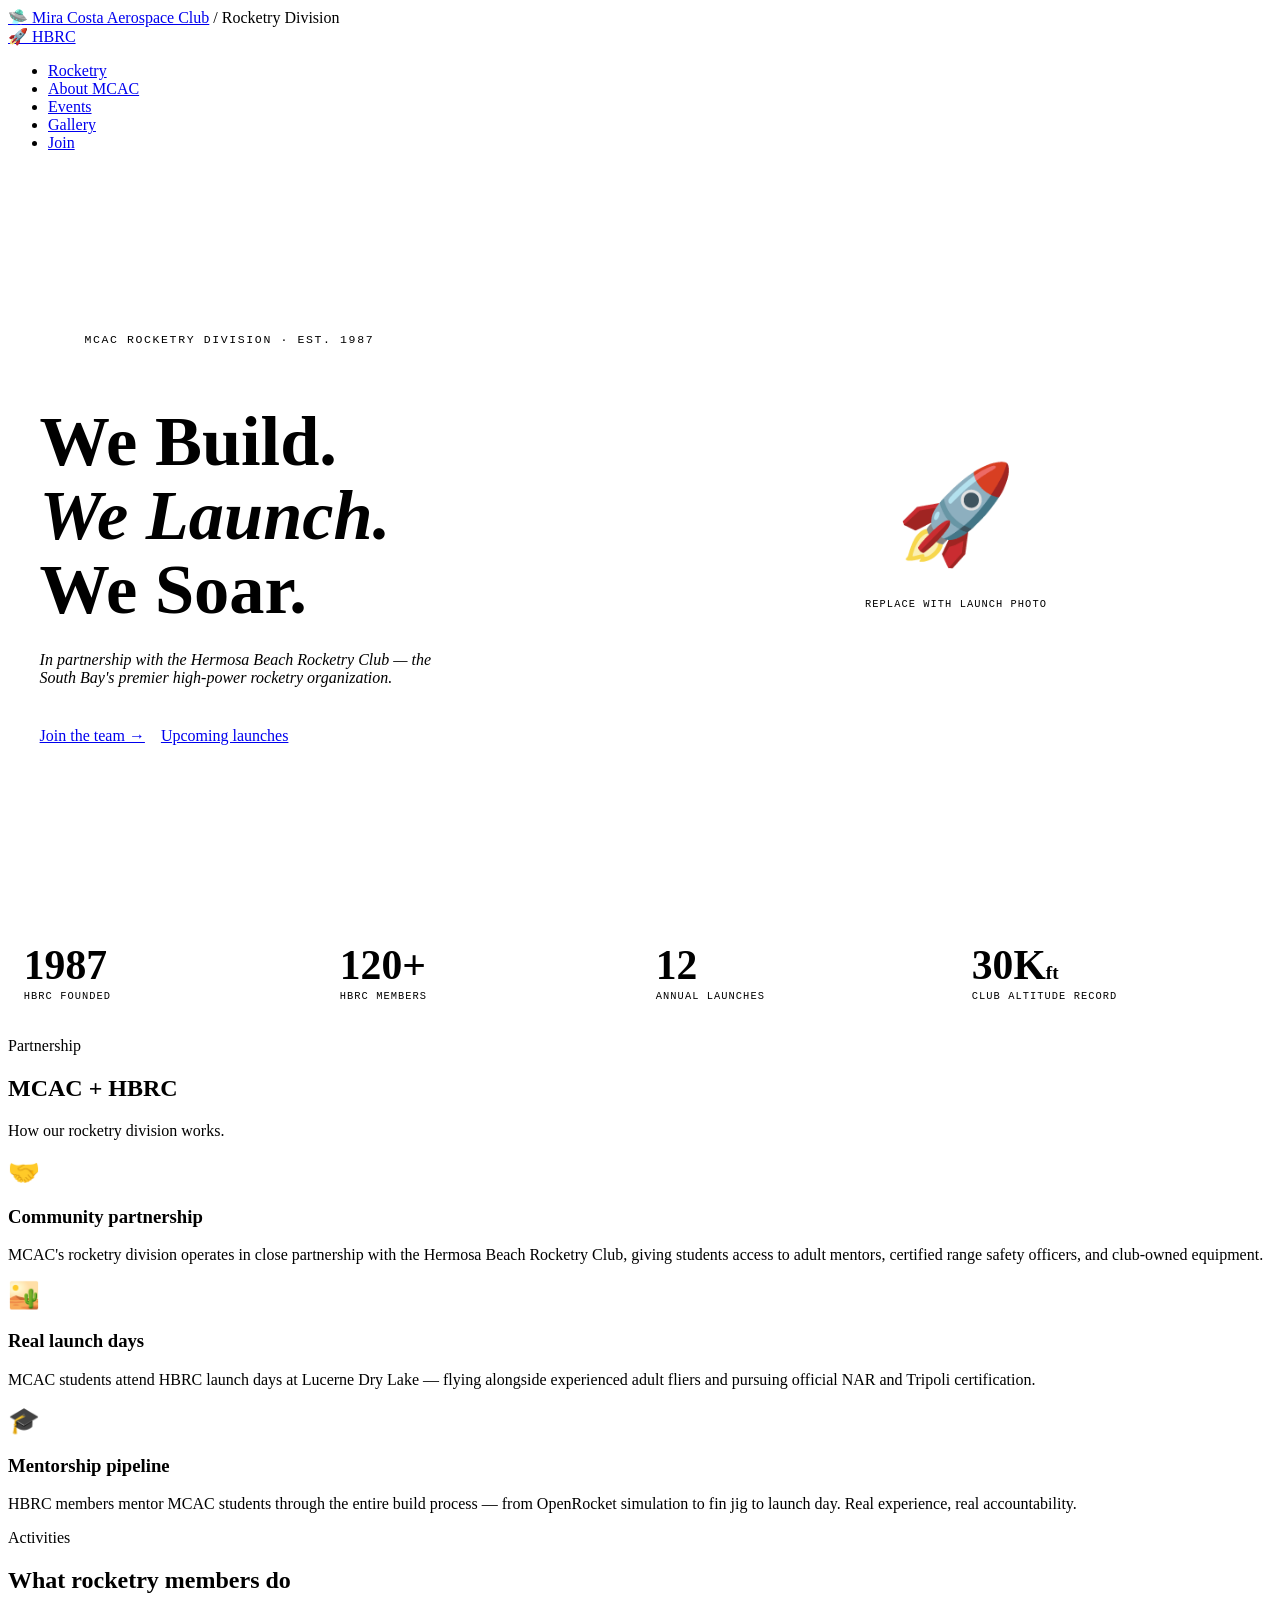
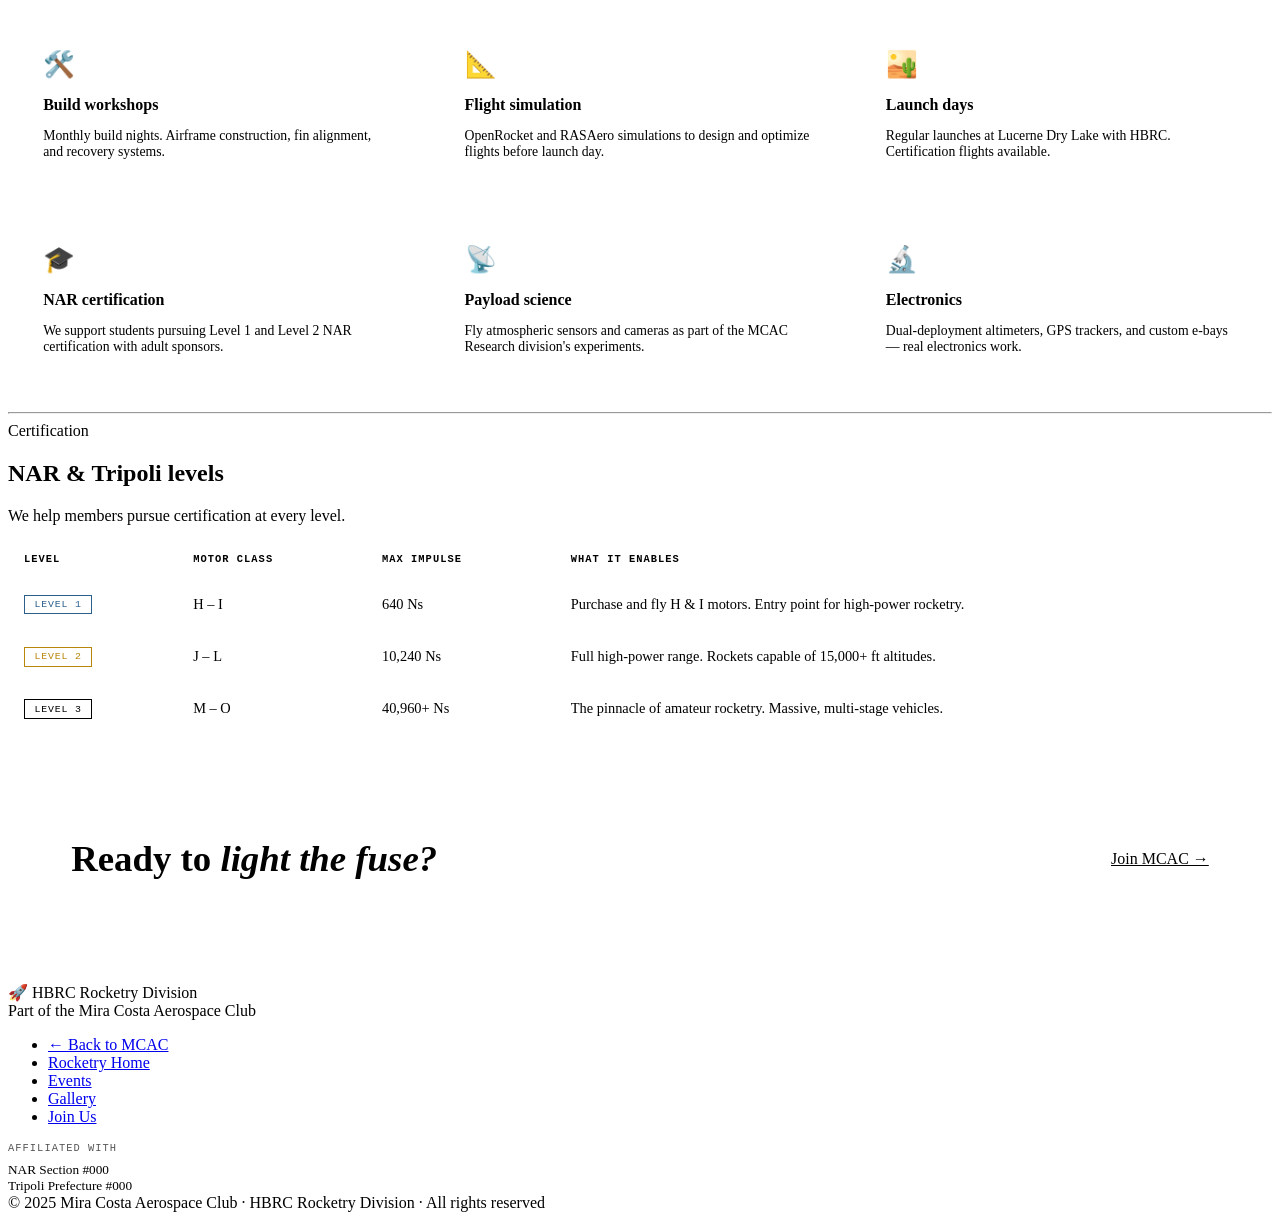
==== rocketry/index.html @ 939d230e "Create index.html" ====
<!DOCTYPE html>
<html lang="en">
<head>
  <meta charset="UTF-8" />
  <meta name="viewport" content="width=device-width, initial-scale=1.0" />
  <title>HBRC Rocketry — Mira Costa Aerospace Club</title>
  <link rel="stylesheet" href="style.css" />
  <style>
    /* ── Hero ── */
    .hero {
      min-height: calc(90vh - 68px);
      display: grid;
      grid-template-columns: 1fr 1fr;
      align-items: center;
    }

    .hero-text { padding: 6rem 5%; animation: fadeUp 0.8s ease both; }

    .hero-eyebrow {
      font-family: 'DM Mono', monospace;
      font-size: 0.72rem;
      letter-spacing: 0.14em;
      text-transform: uppercase;
      color: var(--accent);
      display: flex;
      align-items: center;
      gap: 0.8rem;
      margin-bottom: 1.5rem;
    }

    .hero-eyebrow::before { content: ''; width: 2rem; height: 1px; background: var(--accent); }

    .hero h1 { font-size: clamp(2.8rem, 5.5vw, 5rem); line-height: 1.05; margin-bottom: 1.5rem; }
    .hero h1 em { font-style: italic; color: var(--accent2); }

    .hero-desc { color: var(--ink-mid); font-size: 1rem; font-style: italic; max-width: 400px; margin-bottom: 2.5rem; }
    .hero-actions { display: flex; gap: 1rem; flex-wrap: wrap; }

    .hero-image {
      height: calc(90vh - 68px);
      background: var(--cream);
      display: flex;
      align-items: center;
      justify-content: center;
      color: var(--stone);
      font-size: 6rem;
      position: relative;
      overflow: hidden;
    }

    .hero-image-inner {
      display: flex;
      flex-direction: column;
      align-items: center;
      gap: 1rem;
      animation: float 4s ease-in-out infinite;
    }

    .hero-image p { font-family: 'DM Mono', monospace; font-size: 0.65rem; letter-spacing: 0.1em; text-transform: uppercase; color: var(--stone); }

    @keyframes float { 0%,100%{transform:translateY(0)} 50%{transform:translateY(-14px)} }

    /* ── Stats ── */
    .stats-bar { display: grid; grid-template-columns: repeat(4, 1fr); border-top: 1px solid var(--sand); border-bottom: 1px solid var(--sand); }

    .stat { padding: 2.2rem 5%; border-right: 1px solid var(--sand); }
    .stat:last-child { border-right: none; }

    .stat-number { font-family: 'Playfair Display', serif; font-size: 2.6rem; font-weight: 900; line-height: 1; margin-bottom: 0.2rem; }
    .stat-label { font-family: 'DM Mono', monospace; font-size: 0.65rem; letter-spacing: 0.1em; text-transform: uppercase; color: var(--stone); }

    /* ── Features grid ── */
    .features-grid { display: grid; grid-template-columns: repeat(3, 1fr); border: 1px solid var(--sand); }
    .feature { padding: 2.2rem; border-right: 1px solid var(--sand); border-bottom: 1px solid var(--sand); transition: background 0.2s; }
    .feature:hover { background: var(--cream); }
    .feature:nth-child(3n) { border-right: none; }
    .feature:nth-child(n+4) { border-bottom: none; }
    .feature-icon { font-size: 1.6rem; margin-bottom: 0.8rem; }
    .feature h3 { font-size: 1rem; margin-bottom: 0.4rem; }
    .feature p { font-size: 0.86rem; color: var(--ink-mid); }

    /* ── Cert table ── */
    .cert-table { width: 100%; border-collapse: collapse; font-size: 0.9rem; }
    .cert-table th { font-family: 'DM Mono', monospace; font-size: 0.65rem; letter-spacing: 0.1em; text-transform: uppercase; color: var(--stone); padding: 0.8rem 1rem; text-align: left; border-bottom: 1px solid var(--sand); }
    .cert-table td { padding: 1rem; border-bottom: 1px solid var(--cream); color: var(--ink-mid); }
    .cert-table tr:last-child td { border-bottom: none; }
    .cert-table tr:hover td { background: var(--cream); }

    .cert-badge { display: inline-block; font-family: 'DM Mono', monospace; font-size: 0.62rem; letter-spacing: 0.08em; text-transform: uppercase; padding: 0.2rem 0.6rem; border: 1px solid; }
    .cert-l1 { color: #2c5f8a; border-color: #2c5f8a; }
    .cert-l2 { color: #b8860b; border-color: #b8860b; }
    .cert-l3 { color: var(--accent); border-color: var(--accent); }

    /* ── CTA strip ── */
    .cta-strip { background: var(--ink); color: var(--white); padding: 4.5rem 5%; display: flex; justify-content: space-between; align-items: center; gap: 2rem; flex-wrap: wrap; }
    .cta-strip h2 { font-size: clamp(1.6rem, 3vw, 2.3rem); max-width: 480px; }
    .cta-strip h2 em { font-style: italic; color: var(--stone); }
    .btn-light { background: var(--white); color: var(--ink); border: 1px solid var(--white); }
    .btn-light:hover { background: var(--accent); color: var(--white); border-color: var(--accent); }

    @keyframes fadeUp { from{opacity:0;transform:translateY(24px)} to{opacity:1;transform:translateY(0)} }

    @media (max-width: 900px) {
      .hero { grid-template-columns: 1fr; }
      .hero-image { display: none; }
      .stats-bar { grid-template-columns: repeat(2,1fr); }
      .features-grid { grid-template-columns: 1fr 1fr; }
    }
  </style>
</head>
<body>

  <!-- PARENT BREADCRUMB -->
  <div class="parent-bar">
    <a href="../index.html">🛸 Mira Costa Aerospace Club</a>
    <span class="sep">/</span>
    <span>Rocketry Division</span>
  </div>

  <nav>
    <a href="index.html" class="nav-logo">🚀 HBRC</a>
    <ul class="nav-links">
      <li><a href="index.html" class="active">Rocketry</a></li>
      <li><a href="../about.html">About MCAC</a></li>
      <li><a href="../events.html">Events</a></li>
      <li><a href="../gallery.html">Gallery</a></li>
      <li><a href="../contact.html" class="nav-cta">Join</a></li>
    </ul>
  </nav>

  <!-- HERO -->
  <section class="hero">
    <div class="hero-text">
      <div class="hero-eyebrow">MCAC Rocketry Division · Est. 1987</div>
      <h1>We Build.<br><em>We Launch.</em><br>We Soar.</h1>
      <p class="hero-desc">
        In partnership with the Hermosa Beach Rocketry Club — the South Bay's premier high-power rocketry organization.
      </p>
      <div class="hero-actions">
        <a href="../contact.html" class="btn btn-primary">Join the team →</a>
        <a href="../events.html" class="btn btn-outline">Upcoming launches</a>
      </div>
    </div>
    <div class="hero-image">
      <div class="hero-image-inner">
        🚀
        <p>Replace with launch photo</p>
      </div>
    </div>
  </section>

  <!-- STATS -->
  <div class="stats-bar">
    <div class="stat"><div class="stat-number">1987</div><div class="stat-label">HBRC founded</div></div>
    <div class="stat"><div class="stat-number">120+</div><div class="stat-label">HBRC members</div></div>
    <div class="stat"><div class="stat-number">12</div><div class="stat-label">Annual launches</div></div>
    <div class="stat"><div class="stat-number">30K<span style="font-size:1.2rem">ft</span></div><div class="stat-label">Club altitude record</div></div>
  </div>

  <!-- ABOUT THE PARTNERSHIP -->
  <section class="section">
    <div class="section-label">Partnership</div>
    <h2 class="section-title">MCAC + HBRC</h2>
    <p class="section-subtitle">How our rocketry division works.</p>

    <div class="card-grid">
      <div class="card">
        <div style="font-size:1.6rem; margin-bottom:0.8rem;">🤝</div>
        <h3>Community partnership</h3>
        <p>MCAC's rocketry division operates in close partnership with the Hermosa Beach Rocketry Club, giving students access to adult mentors, certified range safety officers, and club-owned equipment.</p>
      </div>
      <div class="card">
        <div style="font-size:1.6rem; margin-bottom:0.8rem;">🏜️</div>
        <h3>Real launch days</h3>
        <p>MCAC students attend HBRC launch days at Lucerne Dry Lake — flying alongside experienced adult fliers and pursuing official NAR and Tripoli certification.</p>
      </div>
      <div class="card">
        <div style="font-size:1.6rem; margin-bottom:0.8rem;">🎓</div>
        <h3>Mentorship pipeline</h3>
        <p>HBRC members mentor MCAC students through the entire build process — from OpenRocket simulation to fin jig to launch day. Real experience, real accountability.</p>
      </div>
    </div>
  </section>

  <!-- WHAT WE DO -->
  <section class="section section-alt">
    <div class="section-label">Activities</div>
    <h2 class="section-title">What rocketry members do</h2>
    <div class="features-grid">
      <div class="feature"><div class="feature-icon">🛠️</div><h3>Build workshops</h3><p>Monthly build nights. Airframe construction, fin alignment, and recovery systems.</p></div>
      <div class="feature"><div class="feature-icon">📐</div><h3>Flight simulation</h3><p>OpenRocket and RASAero simulations to design and optimize flights before launch day.</p></div>
      <div class="feature"><div class="feature-icon">🏜️</div><h3>Launch days</h3><p>Regular launches at Lucerne Dry Lake with HBRC. Certification flights available.</p></div>
      <div class="feature"><div class="feature-icon">🎓</div><h3>NAR certification</h3><p>We support students pursuing Level 1 and Level 2 NAR certification with adult sponsors.</p></div>
      <div class="feature"><div class="feature-icon">📡</div><h3>Payload science</h3><p>Fly atmospheric sensors and cameras as part of the MCAC Research division's experiments.</p></div>
      <div class="feature"><div class="feature-icon">🔬</div><h3>Electronics</h3><p>Dual-deployment altimeters, GPS trackers, and custom e-bays — real electronics work.</p></div>
    </div>
  </section>

  <hr />

  <!-- CERTIFICATIONS -->
  <section class="section">
    <div class="section-label">Certification</div>
    <h2 class="section-title">NAR & Tripoli levels</h2>
    <p class="section-subtitle">We help members pursue certification at every level.</p>
    <table class="cert-table">
      <thead>
        <tr><th>Level</th><th>Motor Class</th><th>Max Impulse</th><th>What it enables</th></tr>
      </thead>
      <tbody>
        <tr><td><span class="cert-badge cert-l1">Level 1</span></td><td>H – I</td><td>640 Ns</td><td>Purchase and fly H & I motors. Entry point for high-power rocketry.</td></tr>
        <tr><td><span class="cert-badge cert-l2">Level 2</span></td><td>J – L</td><td>10,240 Ns</td><td>Full high-power range. Rockets capable of 15,000+ ft altitudes.</td></tr>
        <tr><td><span class="cert-badge cert-l3">Level 3</span></td><td>M – O</td><td>40,960+ Ns</td><td>The pinnacle of amateur rocketry. Massive, multi-stage vehicles.</td></tr>
      </tbody>
    </table>
  </section>

  <!-- CTA -->
  <div class="cta-strip">
    <h2>Ready to <em>light the fuse?</em></h2>
    <a href="../contact.html" class="btn btn-light">Join MCAC →</a>
  </div>

  <footer>
    <div class="footer-inner">
      <div>
        <div class="footer-brand">🚀 HBRC Rocketry Division</div>
        <div class="footer-tagline">Part of the Mira Costa Aerospace Club</div>
      </div>
      <ul class="footer-links">
        <li><a href="../index.html">← Back to MCAC</a></li>
        <li><a href="index.html">Rocketry Home</a></li>
        <li><a href="../events.html">Events</a></li>
        <li><a href="../gallery.html">Gallery</a></li>
        <li><a href="../contact.html">Join Us</a></li>
      </ul>
      <div>
        <div style="font-family:'DM Mono',monospace; font-size:0.65rem; letter-spacing:0.1em; color:#555; margin-bottom:0.5rem;">AFFILIATED WITH</div>
        <div style="font-size:0.83rem;">NAR Section #000<br>Tripoli Prefecture #000</div>
      </div>
    </div>
    <div class="footer-bottom">© 2025 Mira Costa Aerospace Club · HBRC Rocketry Division · All rights reserved</div>
  </footer>

</body>
</html>
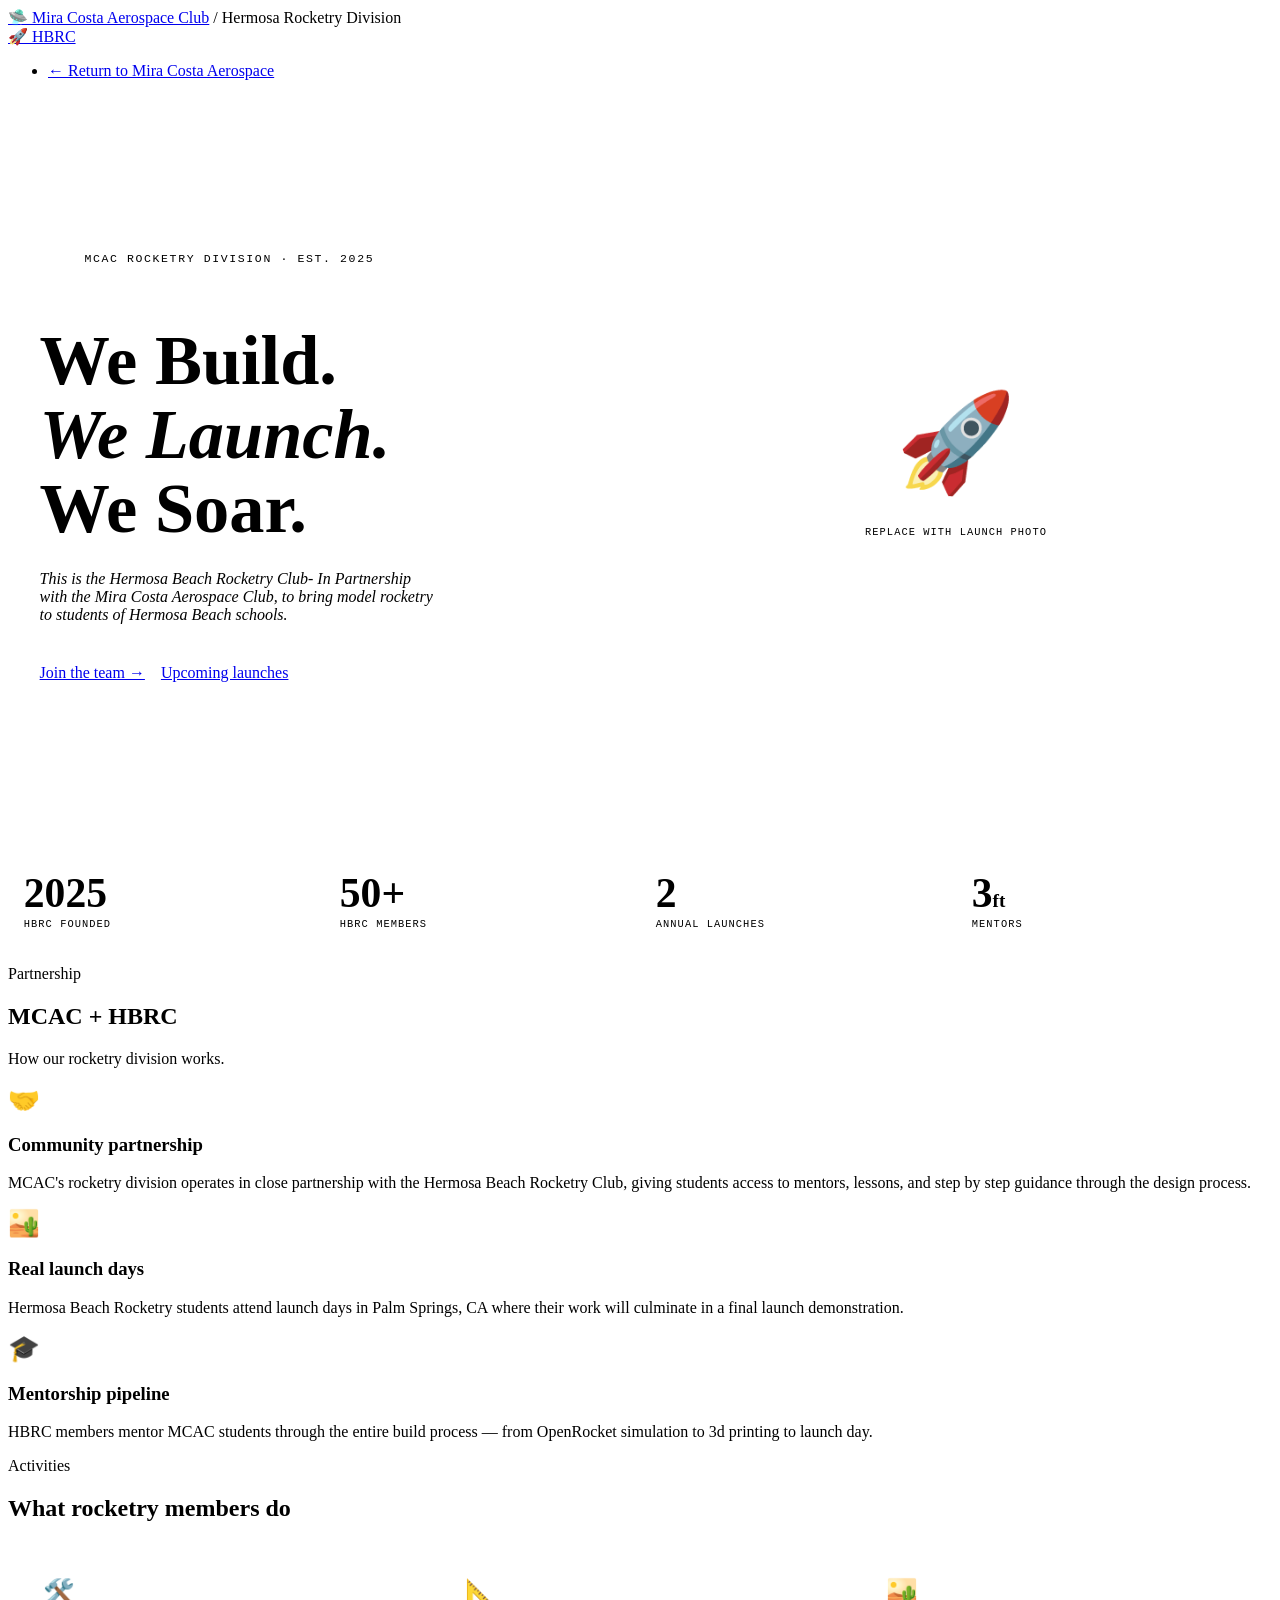
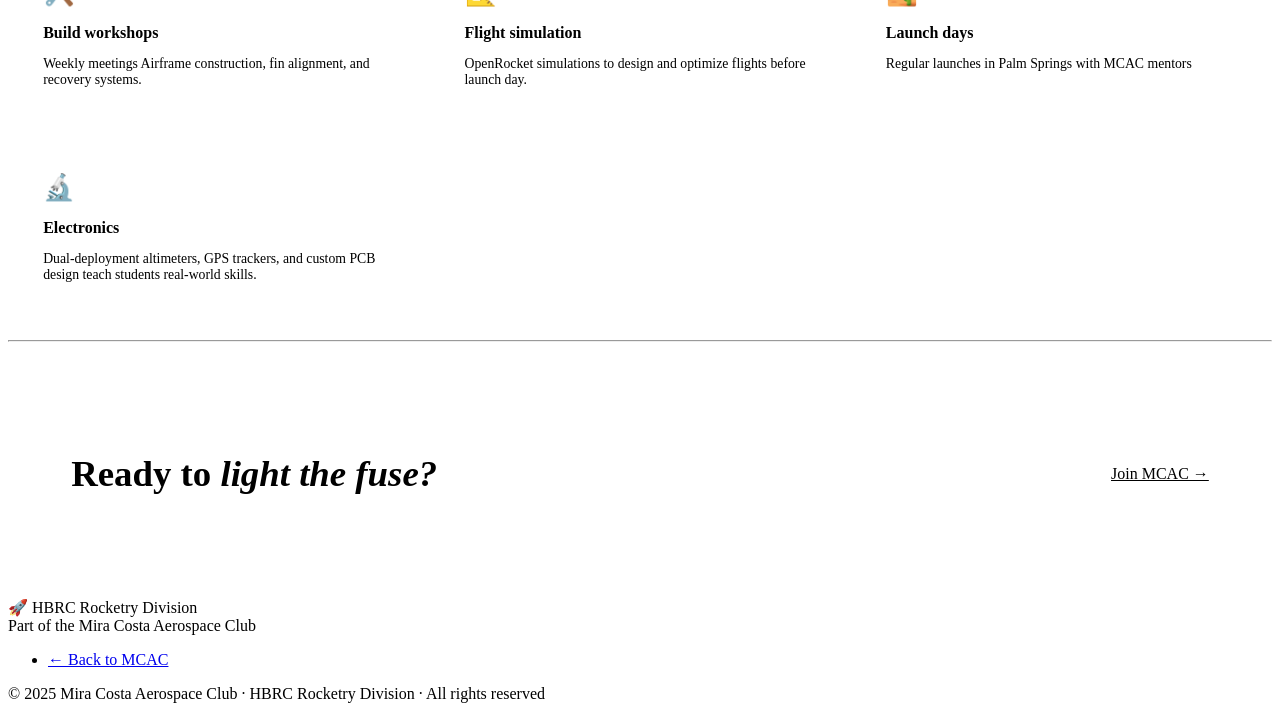
==== commit 710bec65: "Update Rocketry Division details in index.html" ====
--- a/rocketry/index.html
+++ b/rocketry/index.html
@@ -114,27 +114,23 @@
   <div class="parent-bar">
     <a href="../index.html">🛸 Mira Costa Aerospace Club</a>
     <span class="sep">/</span>
-    <span>Rocketry Division</span>
+    <span>Hermosa Rocketry Division</span>
   </div>
 
-  <nav>
-    <a href="index.html" class="nav-logo">🚀 HBRC</a>
-    <ul class="nav-links">
-      <li><a href="index.html" class="active">Rocketry</a></li>
-      <li><a href="../about.html">About MCAC</a></li>
-      <li><a href="../events.html">Events</a></li>
-      <li><a href="../gallery.html">Gallery</a></li>
-      <li><a href="../contact.html" class="nav-cta">Join</a></li>
-    </ul>
-  </nav>
+ <nav>
+  <a href="../index.html" class="nav-logo">🚀 HBRC</a>
+  <ul class="nav-links">
+    <li><a href="../index.html" class="nav-cta">← Return to Mira Costa Aerospace</a></li>
+  </ul>
+</nav>
 
   <!-- HERO -->
   <section class="hero">
     <div class="hero-text">
-      <div class="hero-eyebrow">MCAC Rocketry Division · Est. 1987</div>
+      <div class="hero-eyebrow">MCAC Rocketry Division · Est. 2025</div>
       <h1>We Build.<br><em>We Launch.</em><br>We Soar.</h1>
       <p class="hero-desc">
-        In partnership with the Hermosa Beach Rocketry Club — the South Bay's premier high-power rocketry organization.
+        This is the Hermosa Beach Rocketry Club- In Partnership with the Mira Costa Aerospace Club, to bring model rocketry to students of Hermosa Beach schools.
       </p>
       <div class="hero-actions">
         <a href="../contact.html" class="btn btn-primary">Join the team →</a>
@@ -151,10 +147,10 @@
 
   <!-- STATS -->
   <div class="stats-bar">
-    <div class="stat"><div class="stat-number">1987</div><div class="stat-label">HBRC founded</div></div>
-    <div class="stat"><div class="stat-number">120+</div><div class="stat-label">HBRC members</div></div>
-    <div class="stat"><div class="stat-number">12</div><div class="stat-label">Annual launches</div></div>
-    <div class="stat"><div class="stat-number">30K<span style="font-size:1.2rem">ft</span></div><div class="stat-label">Club altitude record</div></div>
+    <div class="stat"><div class="stat-number">2025</div><div class="stat-label">HBRC founded</div></div>
+    <div class="stat"><div class="stat-number">50+</div><div class="stat-label">HBRC members</div></div>
+    <div class="stat"><div class="stat-number">2</div><div class="stat-label">Annual launches</div></div>
+    <div class="stat"><div class="stat-number">3<span style="font-size:1.2rem">ft</span></div><div class="stat-label">Mentors</div></div>
   </div>
 
   <!-- ABOUT THE PARTNERSHIP -->
@@ -167,17 +163,17 @@
       <div class="card">
         <div style="font-size:1.6rem; margin-bottom:0.8rem;">🤝</div>
         <h3>Community partnership</h3>
-        <p>MCAC's rocketry division operates in close partnership with the Hermosa Beach Rocketry Club, giving students access to adult mentors, certified range safety officers, and club-owned equipment.</p>
+        <p>MCAC's rocketry division operates in close partnership with the Hermosa Beach Rocketry Club, giving students access to mentors, lessons, and step by step guidance through the design process.
       </div>
       <div class="card">
         <div style="font-size:1.6rem; margin-bottom:0.8rem;">🏜️</div>
         <h3>Real launch days</h3>
-        <p>MCAC students attend HBRC launch days at Lucerne Dry Lake — flying alongside experienced adult fliers and pursuing official NAR and Tripoli certification.</p>
+        <p>Hermosa Beach Rocketry students attend launch days in Palm Springs, CA where their work will culminate in a final launch demonstration.</p>
       </div>
       <div class="card">
         <div style="font-size:1.6rem; margin-bottom:0.8rem;">🎓</div>
         <h3>Mentorship pipeline</h3>
-        <p>HBRC members mentor MCAC students through the entire build process — from OpenRocket simulation to fin jig to launch day. Real experience, real accountability.</p>
+        <p>HBRC members mentor MCAC students through the entire build process — from OpenRocket simulation to 3d printing to launch day. </p>
       </div>
     </div>
   </section>
@@ -187,33 +183,15 @@
     <div class="section-label">Activities</div>
     <h2 class="section-title">What rocketry members do</h2>
     <div class="features-grid">
-      <div class="feature"><div class="feature-icon">🛠️</div><h3>Build workshops</h3><p>Monthly build nights. Airframe construction, fin alignment, and recovery systems.</p></div>
-      <div class="feature"><div class="feature-icon">📐</div><h3>Flight simulation</h3><p>OpenRocket and RASAero simulations to design and optimize flights before launch day.</p></div>
-      <div class="feature"><div class="feature-icon">🏜️</div><h3>Launch days</h3><p>Regular launches at Lucerne Dry Lake with HBRC. Certification flights available.</p></div>
-      <div class="feature"><div class="feature-icon">🎓</div><h3>NAR certification</h3><p>We support students pursuing Level 1 and Level 2 NAR certification with adult sponsors.</p></div>
-      <div class="feature"><div class="feature-icon">📡</div><h3>Payload science</h3><p>Fly atmospheric sensors and cameras as part of the MCAC Research division's experiments.</p></div>
-      <div class="feature"><div class="feature-icon">🔬</div><h3>Electronics</h3><p>Dual-deployment altimeters, GPS trackers, and custom e-bays — real electronics work.</p></div>
+      <div class="feature"><div class="feature-icon">🛠️</div><h3>Build workshops</h3><p>Weekly meetings Airframe construction, fin alignment, and recovery systems.</p></div>
+      <div class="feature"><div class="feature-icon">📐</div><h3>Flight simulation</h3><p>OpenRocket simulations to design and optimize flights before launch day.</p></div>
+      <div class="feature"><div class="feature-icon">🏜️</div><h3>Launch days</h3><p>Regular launches in Palm Springs with MCAC mentors</p></div>
+      <div class="feature"><div class="feature-icon">🔬</div><h3>Electronics</h3><p>Dual-deployment altimeters, GPS trackers, and custom PCB design teach students real-world skills.</p></div>
     </div>
   </section>
 
   <hr />
 
-  <!-- CERTIFICATIONS -->
-  <section class="section">
-    <div class="section-label">Certification</div>
-    <h2 class="section-title">NAR & Tripoli levels</h2>
-    <p class="section-subtitle">We help members pursue certification at every level.</p>
-    <table class="cert-table">
-      <thead>
-        <tr><th>Level</th><th>Motor Class</th><th>Max Impulse</th><th>What it enables</th></tr>
-      </thead>
-      <tbody>
-        <tr><td><span class="cert-badge cert-l1">Level 1</span></td><td>H – I</td><td>640 Ns</td><td>Purchase and fly H & I motors. Entry point for high-power rocketry.</td></tr>
-        <tr><td><span class="cert-badge cert-l2">Level 2</span></td><td>J – L</td><td>10,240 Ns</td><td>Full high-power range. Rockets capable of 15,000+ ft altitudes.</td></tr>
-        <tr><td><span class="cert-badge cert-l3">Level 3</span></td><td>M – O</td><td>40,960+ Ns</td><td>The pinnacle of amateur rocketry. Massive, multi-stage vehicles.</td></tr>
-      </tbody>
-    </table>
-  </section>
 
   <!-- CTA -->
   <div class="cta-strip">
@@ -229,15 +207,7 @@
       </div>
       <ul class="footer-links">
         <li><a href="../index.html">← Back to MCAC</a></li>
-        <li><a href="index.html">Rocketry Home</a></li>
-        <li><a href="../events.html">Events</a></li>
-        <li><a href="../gallery.html">Gallery</a></li>
-        <li><a href="../contact.html">Join Us</a></li>
       </ul>
-      <div>
-        <div style="font-family:'DM Mono',monospace; font-size:0.65rem; letter-spacing:0.1em; color:#555; margin-bottom:0.5rem;">AFFILIATED WITH</div>
-        <div style="font-size:0.83rem;">NAR Section #000<br>Tripoli Prefecture #000</div>
-      </div>
     </div>
     <div class="footer-bottom">© 2025 Mira Costa Aerospace Club · HBRC Rocketry Division · All rights reserved</div>
   </footer>
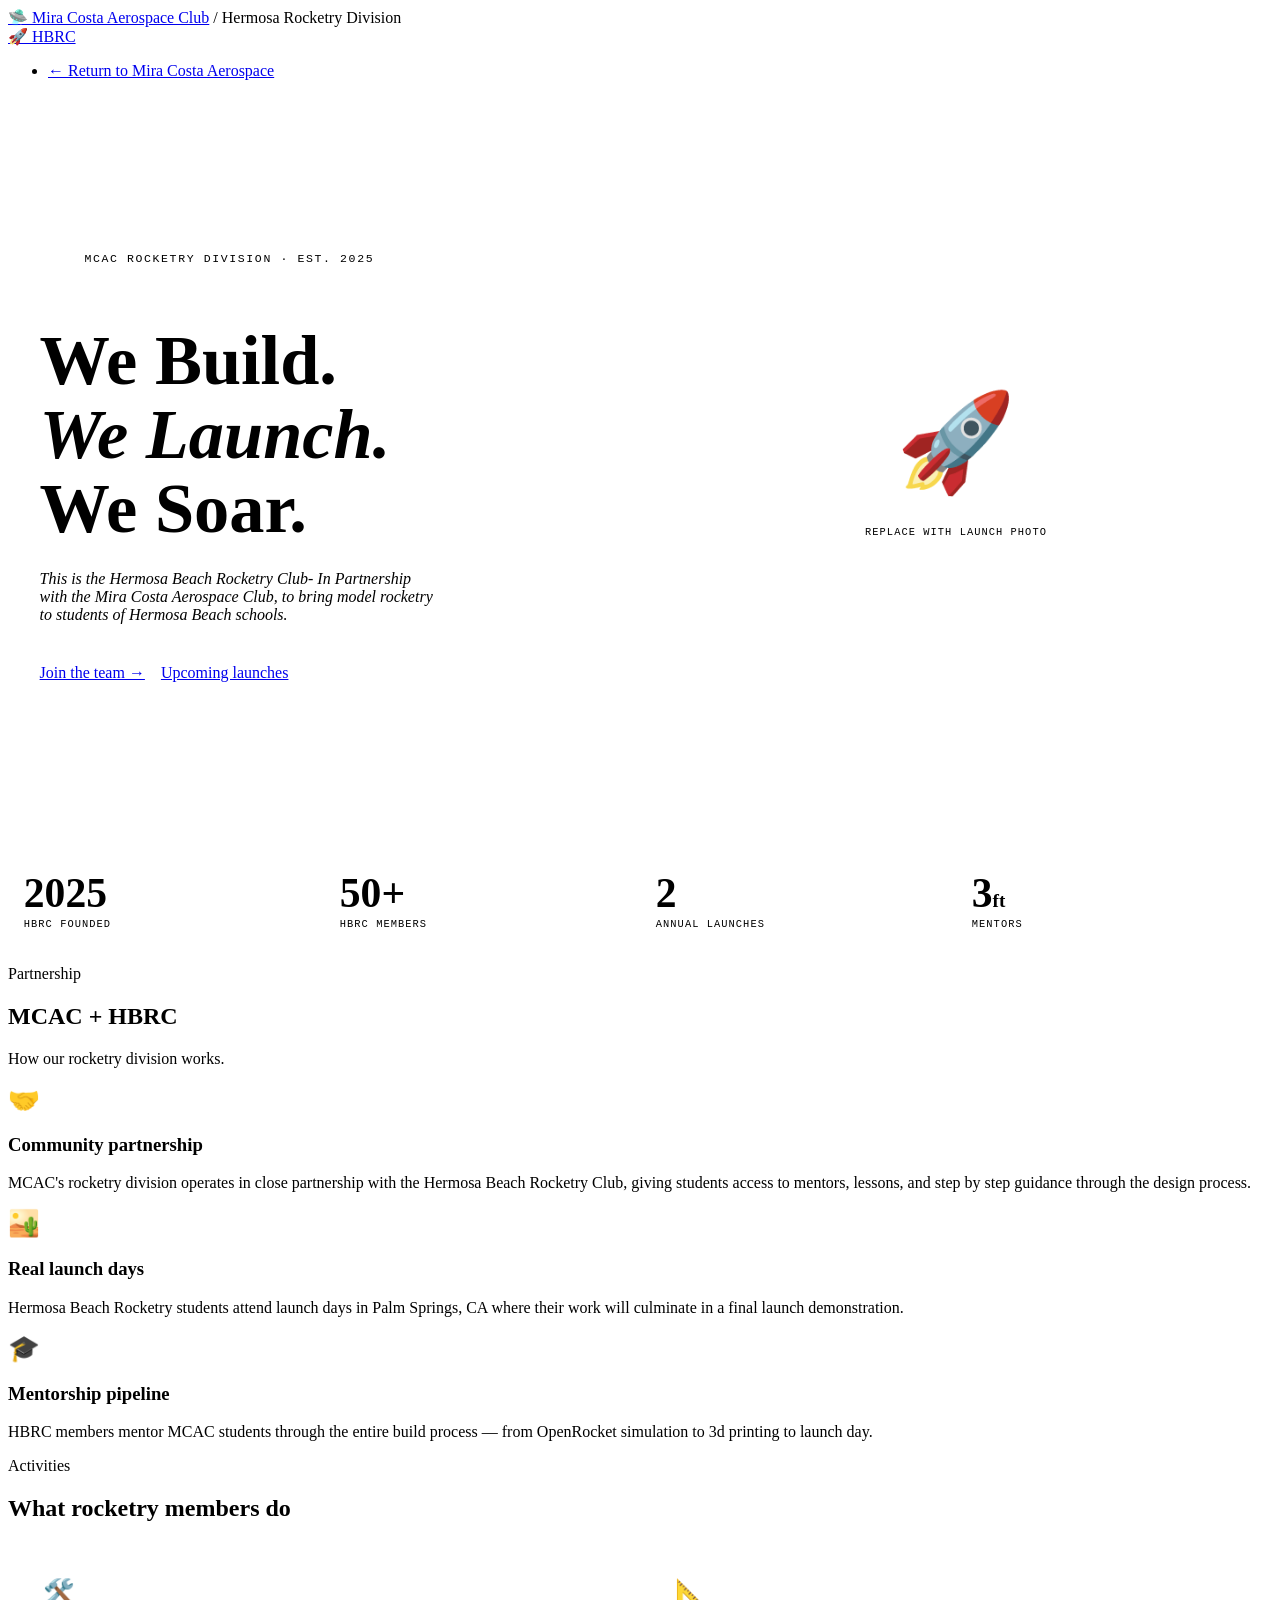
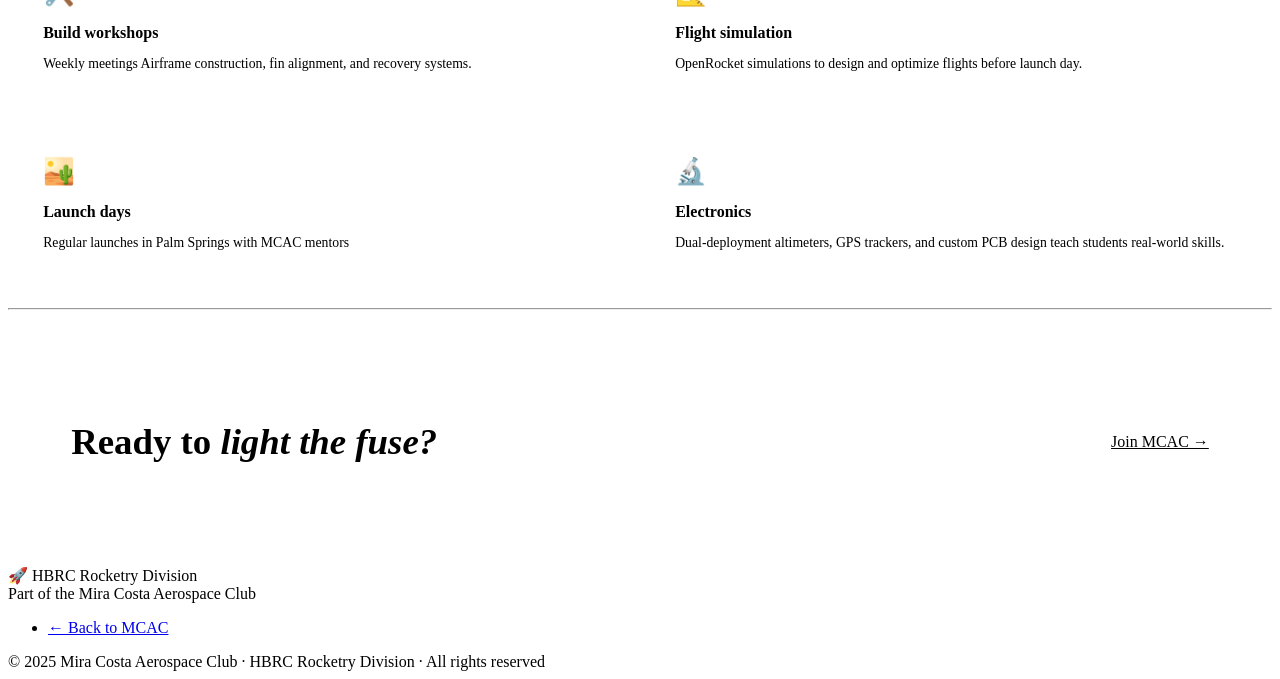
==== commit 00e4cead: "Change features grid to two columns" ====
--- a/rocketry/index.html
+++ b/rocketry/index.html
@@ -70,7 +70,7 @@
     .stat-label { font-family: 'DM Mono', monospace; font-size: 0.65rem; letter-spacing: 0.1em; text-transform: uppercase; color: var(--stone); }
 
     /* ── Features grid ── */
-    .features-grid { display: grid; grid-template-columns: repeat(3, 1fr); border: 1px solid var(--sand); }
+    .features-grid { display: grid; grid-template-columns: repeat(2, 1fr); border: 1px solid var(--sand); }
     .feature { padding: 2.2rem; border-right: 1px solid var(--sand); border-bottom: 1px solid var(--sand); transition: background 0.2s; }
     .feature:hover { background: var(--cream); }
     .feature:nth-child(3n) { border-right: none; }
